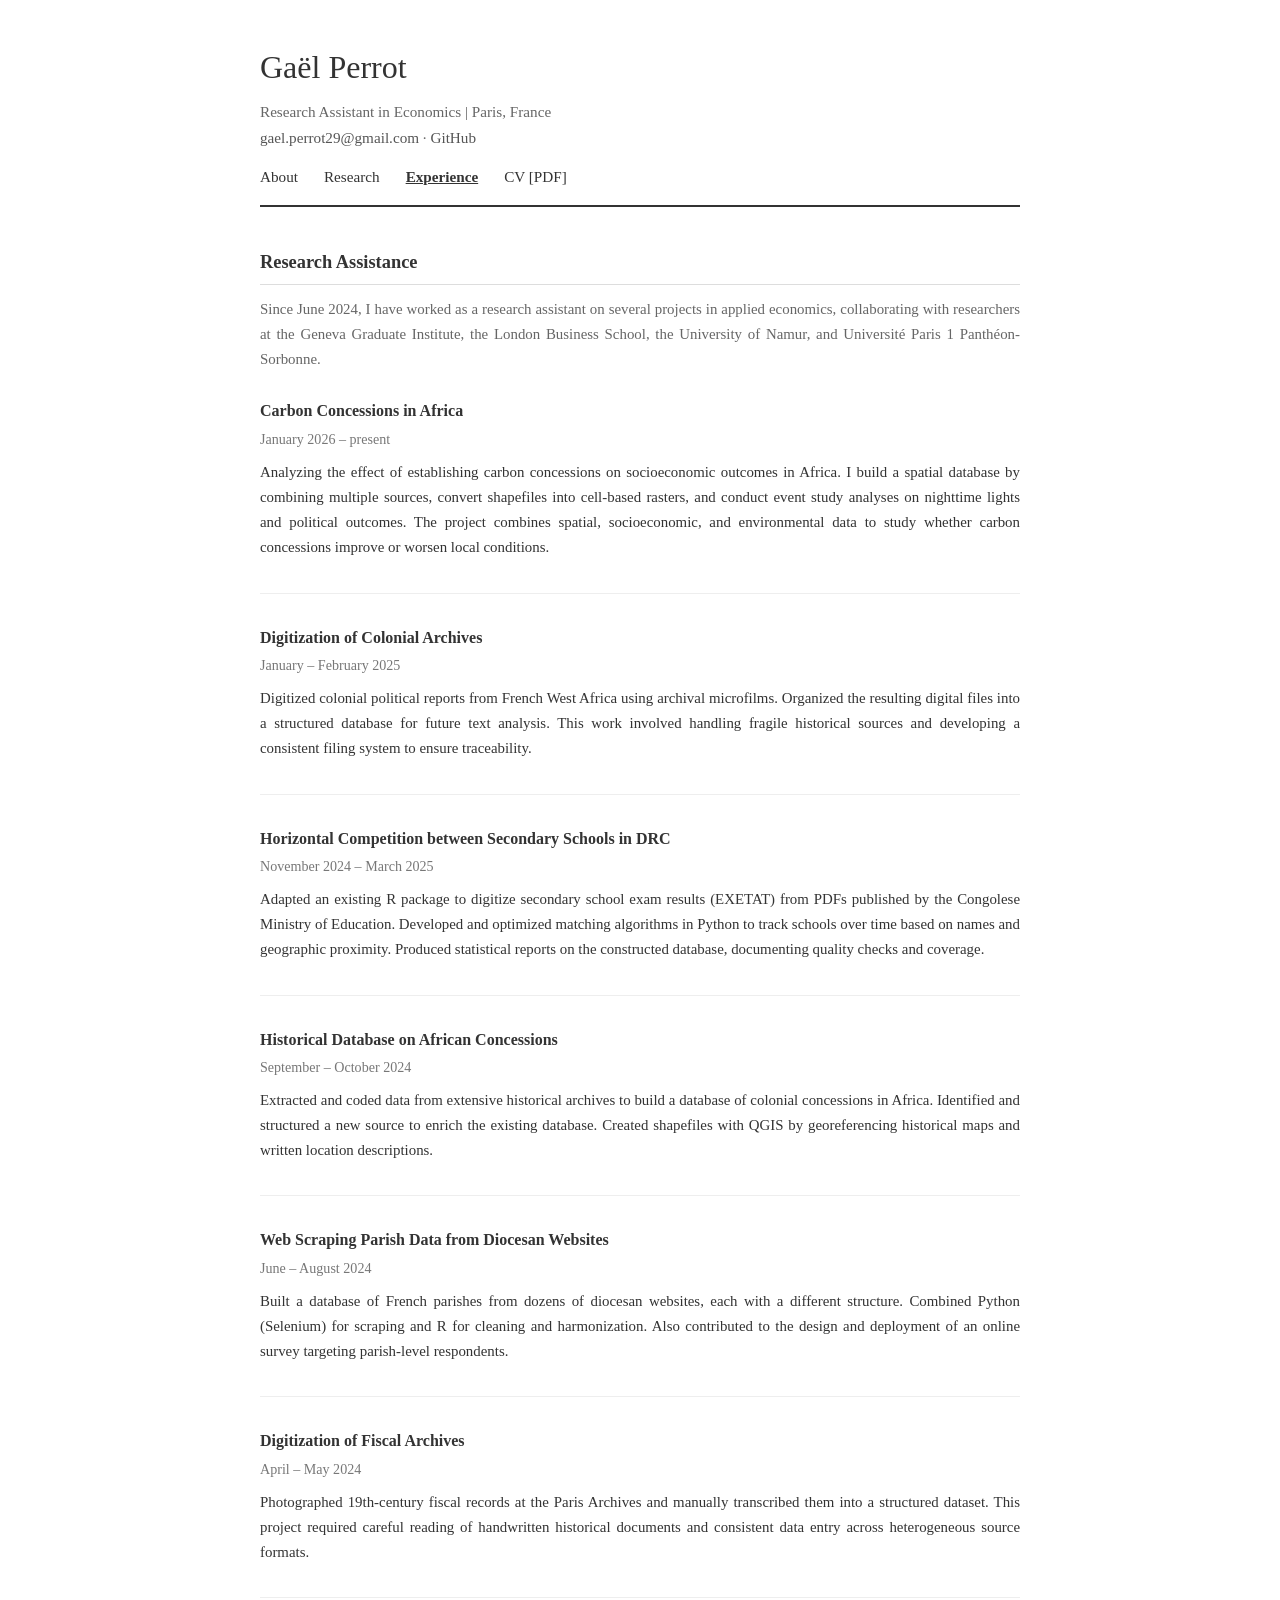
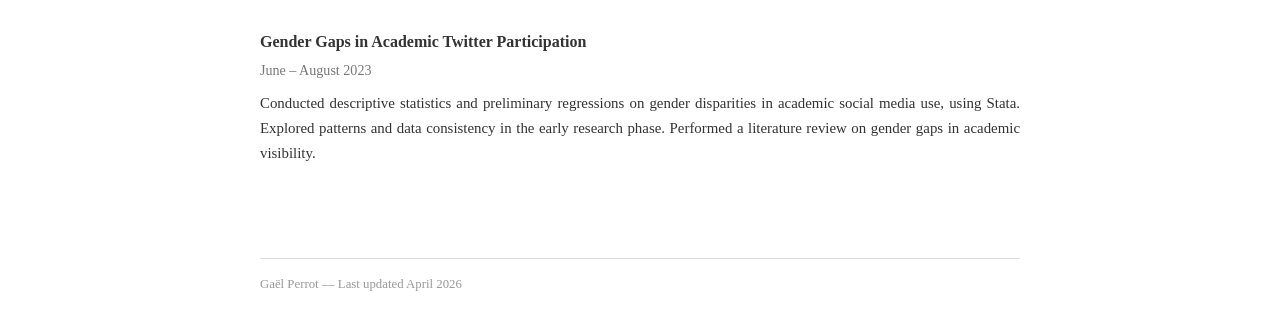
==== experience.html @ c61546cc "Redesign: photo, shared CSS, separate Experience page, Working Papers section" ====
<!DOCTYPE html>
<html lang="en">
<head>
    <meta charset="UTF-8">
    <meta name="viewport" content="width=device-width, initial-scale=1.0">
    <title>Experience — Gaël Perrot</title>
    <link rel="stylesheet" href="style.css">
</head>
<body>

<header>
    <h1>Gaël Perrot</h1>
    <div class="subtitle">
        Research Assistant in Economics | Paris, France<br>
        <a href="mailto:gael.perrot29@gmail.com">gael.perrot29@gmail.com</a> · <a href="https://github.com/Gael25">GitHub</a>
    </div>
    <nav>
        <a href="index.html">About</a>
        <a href="research.html">Research</a>
        <a href="experience.html" class="active">Experience</a>
        <a href="cv_gael_perrot.pdf">CV [PDF]</a>
    </nav>
</header>

<section>
    <h2>Research Assistance</h2>
    <p style="margin-bottom: 25px; color: #666; font-size: 0.93em;">
        Since June 2024, I have worked as a research assistant on several projects in applied economics, collaborating with researchers at the Geneva Graduate Institute, the London Business School, the University of Namur, and Université Paris 1 Panthéon-Sorbonne.
    </p>

    <div class="experience-item">
        <h3>Carbon Concessions in Africa</h3>
        <div class="meta">January 2026 – present</div>
        <div class="description">
            <p>Analyzing the effect of establishing carbon concessions on socioeconomic outcomes in Africa. I build a spatial database by combining multiple sources, convert shapefiles into cell-based rasters, and conduct event study analyses on nighttime lights and political outcomes. The project combines spatial, socioeconomic, and environmental data to study whether carbon concessions improve or worsen local conditions.</p>
        </div>
    </div>

    <div class="experience-item">
        <h3>Digitization of Colonial Archives</h3>
        <div class="meta">January – February 2025</div>
        <div class="description">
            <p>Digitized colonial political reports from French West Africa using archival microfilms. Organized the resulting digital files into a structured database for future text analysis. This work involved handling fragile historical sources and developing a consistent filing system to ensure traceability.</p>
        </div>
    </div>

    <div class="experience-item">
        <h3>Horizontal Competition between Secondary Schools in DRC</h3>
        <div class="meta">November 2024 – March 2025</div>
        <div class="description">
            <p>Adapted an existing R package to digitize secondary school exam results (EXETAT) from PDFs published by the Congolese Ministry of Education. Developed and optimized matching algorithms in Python to track schools over time based on names and geographic proximity. Produced statistical reports on the constructed database, documenting quality checks and coverage.</p>
        </div>
    </div>

    <div class="experience-item">
        <h3>Historical Database on African Concessions</h3>
        <div class="meta">September – October 2024</div>
        <div class="description">
            <p>Extracted and coded data from extensive historical archives to build a database of colonial concessions in Africa. Identified and structured a new source to enrich the existing database. Created shapefiles with QGIS by georeferencing historical maps and written location descriptions.</p>
        </div>
    </div>

    <div class="experience-item">
        <h3>Web Scraping Parish Data from Diocesan Websites</h3>
        <div class="meta">June – August 2024</div>
        <div class="description">
            <p>Built a database of French parishes from dozens of diocesan websites, each with a different structure. Combined Python (Selenium) for scraping and R for cleaning and harmonization. Also contributed to the design and deployment of an online survey targeting parish-level respondents.</p>
        </div>
    </div>

    <div class="experience-item">
        <h3>Digitization of Fiscal Archives</h3>
        <div class="meta">April – May 2024</div>
        <div class="description">
            <p>Photographed 19th-century fiscal records at the Paris Archives and manually transcribed them into a structured dataset. This project required careful reading of handwritten historical documents and consistent data entry across heterogeneous source formats.</p>
        </div>
    </div>

    <div class="experience-item">
        <h3>Gender Gaps in Academic Twitter Participation</h3>
        <div class="meta">June – August 2023</div>
        <div class="description">
            <p>Conducted descriptive statistics and preliminary regressions on gender disparities in academic social media use, using Stata. Explored patterns and data consistency in the early research phase. Performed a literature review on gender gaps in academic visibility.</p>
        </div>
    </div>
</section>

<footer>
    Gaël Perrot — Last updated April 2026
</footer>

</body>
</html>
---- style.css ----
* { margin: 0; padding: 0; box-sizing: border-box; }

body {
    font-family: 'Georgia', serif;
    color: #333;
    line-height: 1.7;
    max-width: 800px;
    margin: 0 auto;
    padding: 40px 20px;
}

/* Header */
header {
    margin-bottom: 40px;
    padding-bottom: 15px;
    border-bottom: 2px solid #333;
}

h1 {
    font-size: 2em;
    font-weight: normal;
    margin-bottom: 5px;
}

.subtitle {
    font-size: 0.95em;
    color: #666;
    margin-bottom: 12px;
}

.subtitle a {
    color: #555;
    text-decoration: none;
}

.subtitle a:hover {
    text-decoration: underline;
}

nav {
    margin-top: 12px;
}

nav a {
    margin-right: 22px;
    color: #333;
    text-decoration: none;
    font-size: 0.95em;
}

nav a:hover {
    text-decoration: underline;
}

nav a.active {
    font-weight: bold;
    text-decoration: underline;
}

/* About page layout */
.about-container {
    display: flex;
    gap: 35px;
    align-items: flex-start;
    margin-bottom: 35px;
}

.about-photo {
    flex-shrink: 0;
}

.about-photo img {
    width: 180px;
    border-radius: 4px;
}

.about-text {
    flex: 1;
}

/* Sections */
section {
    margin-bottom: 35px;
}

h2 {
    font-size: 1.15em;
    font-weight: bold;
    margin-bottom: 12px;
    color: #333;
    border-bottom: 1px solid #ddd;
    padding-bottom: 5px;
}

p {
    margin-bottom: 12px;
    text-align: justify;
}

/* Research items */
.research-item {
    margin-bottom: 25px;
    padding-bottom: 18px;
    border-bottom: 1px solid #eee;
}

.research-item:last-child {
    border-bottom: none;
}

.research-item h3 {
    font-size: 1em;
    font-weight: bold;
    margin-bottom: 4px;
}

.research-item .authors {
    font-style: italic;
    font-size: 0.9em;
    color: #555;
    margin-bottom: 4px;
}

.research-item .status {
    font-size: 0.85em;
    color: #888;
    margin-bottom: 8px;
}

.research-item .description {
    font-size: 0.93em;
}

/* Experience items */
.experience-item {
    margin-bottom: 30px;
    padding-bottom: 20px;
    border-bottom: 1px solid #eee;
}

.experience-item:last-child {
    border-bottom: none;
}

.experience-item h3 {
    font-size: 1em;
    font-weight: bold;
    margin-bottom: 3px;
}

.experience-item .meta {
    font-size: 0.88em;
    color: #777;
    margin-bottom: 8px;
}

.experience-item .description {
    font-size: 0.93em;
}

/* Footer */
footer {
    margin-top: 60px;
    padding-top: 15px;
    border-top: 1px solid #ddd;
    font-size: 0.8em;
    color: #999;
}

/* Responsive */
@media (max-width: 600px) {
    .about-container {
        flex-direction: column;
        align-items: center;
    }
    .about-photo img {
        width: 150px;
    }
}
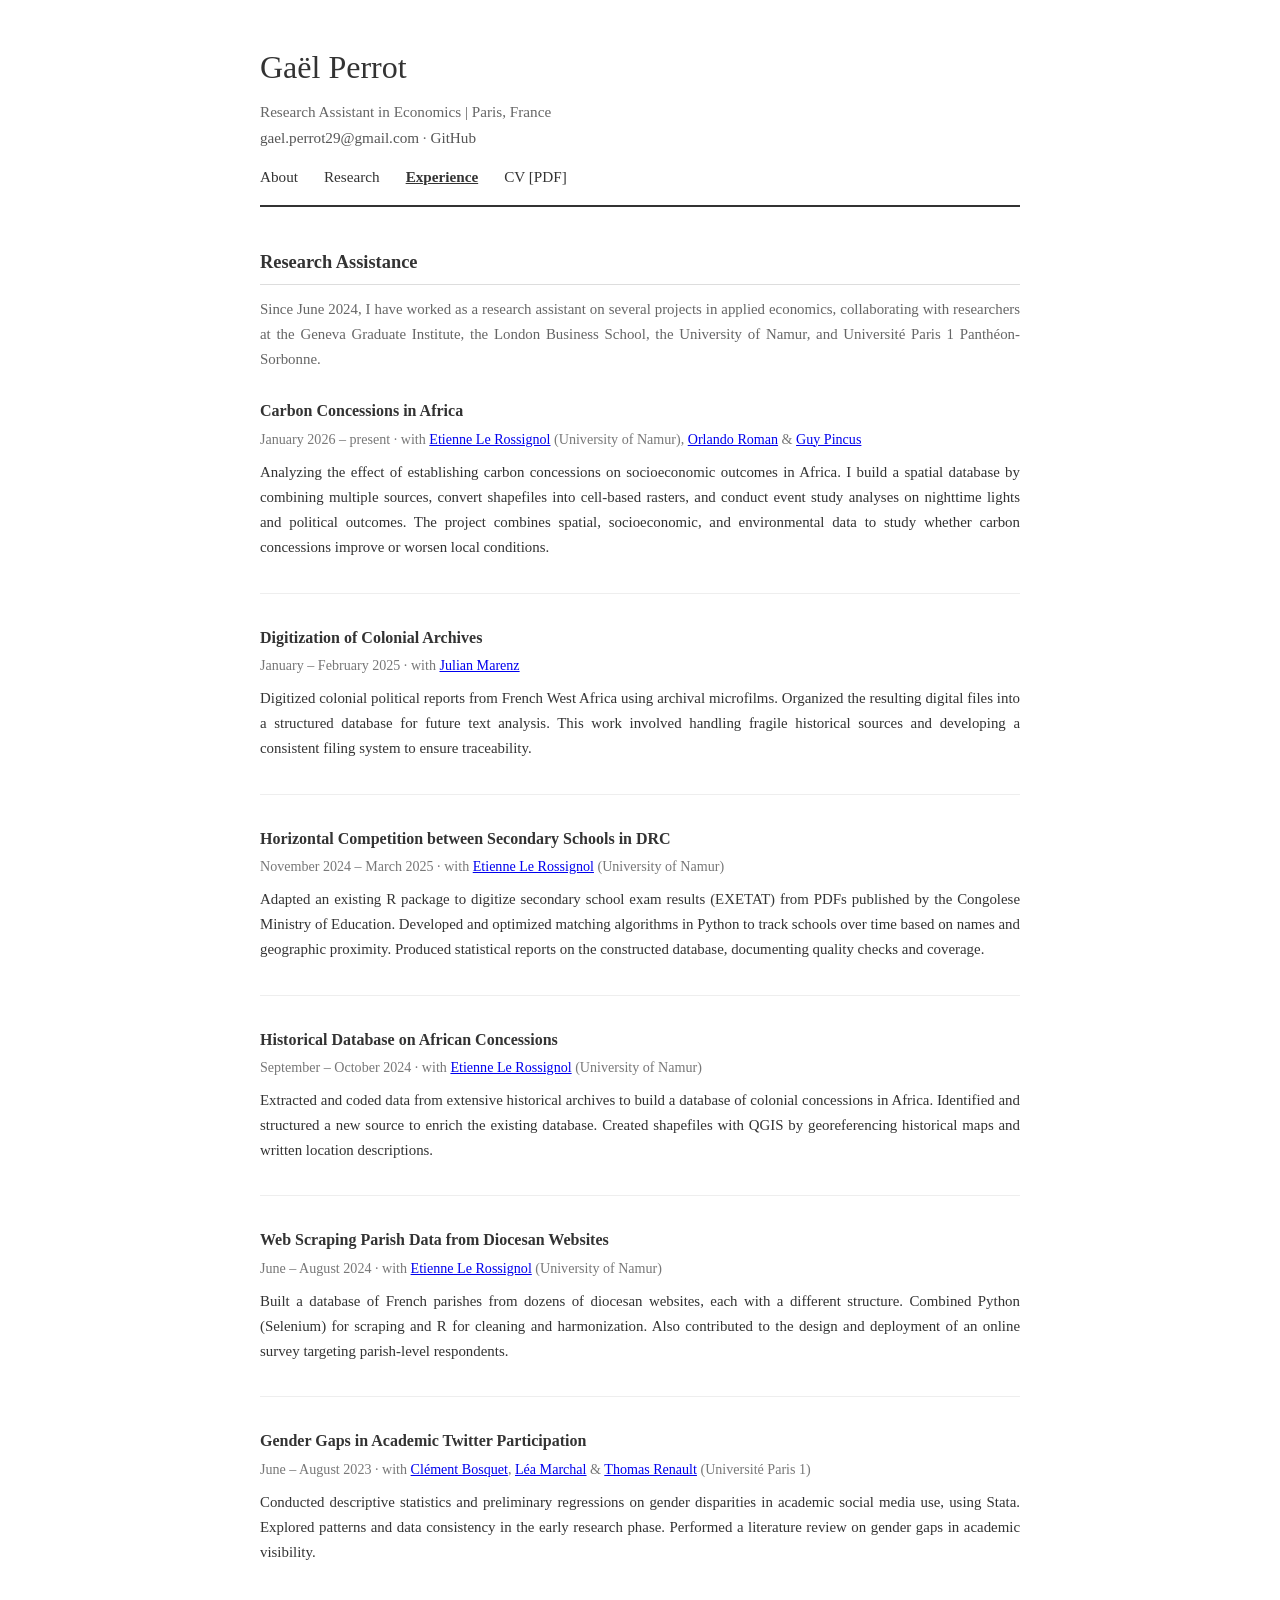
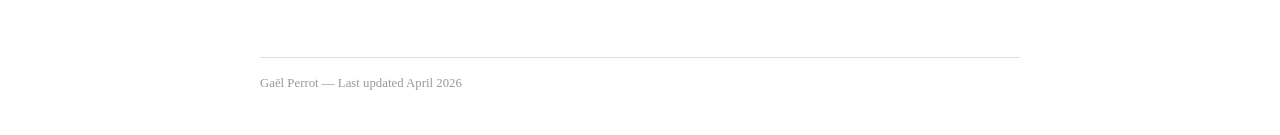
==== commit 056d7138: "Experience: add PI links, remove fiscal archives" ====
--- a/experience.html
+++ b/experience.html
@@ -25,12 +25,12 @@
 <section>
     <h2>Research Assistance</h2>
     <p style="margin-bottom: 25px; color: #666; font-size: 0.93em;">
-        Since June 2024, I have worked as a research assistant on several projects in applied economics, collaborating with researchers at the Geneva Graduate Institute, the London Business School, the University of Namur, and Université Paris 1 Panthéon-Sorbonne.
+        Since June 2024, I have worked as a research assistant on several projects in applied economics, collaborating with researchers at the Geneva Graduate Institute, the London Business School, the University of Namur, and Universit&eacute; Paris 1 Panth&eacute;on-Sorbonne.
     </p>
 
     <div class="experience-item">
         <h3>Carbon Concessions in Africa</h3>
-        <div class="meta">January 2026 – present</div>
+        <div class="meta">January 2026 – present · with <a href="https://etiennelerossignol.wordpress.com/">Etienne Le Rossignol</a> (University of Namur), <a href="https://www.orlandoroman.com/">Orlando Roman</a> &amp; <a href="https://www.guypincus.com/">Guy Pincus</a></div>
         <div class="description">
             <p>Analyzing the effect of establishing carbon concessions on socioeconomic outcomes in Africa. I build a spatial database by combining multiple sources, convert shapefiles into cell-based rasters, and conduct event study analyses on nighttime lights and political outcomes. The project combines spatial, socioeconomic, and environmental data to study whether carbon concessions improve or worsen local conditions.</p>
         </div>
@@ -38,7 +38,7 @@
 
     <div class="experience-item">
         <h3>Digitization of Colonial Archives</h3>
-        <div class="meta">January – February 2025</div>
+        <div class="meta">January – February 2025 · with <a href="https://www.julianmarenz.com/">Julian Marenz</a></div>
         <div class="description">
             <p>Digitized colonial political reports from French West Africa using archival microfilms. Organized the resulting digital files into a structured database for future text analysis. This work involved handling fragile historical sources and developing a consistent filing system to ensure traceability.</p>
         </div>
@@ -46,7 +46,7 @@
 
     <div class="experience-item">
         <h3>Horizontal Competition between Secondary Schools in DRC</h3>
-        <div class="meta">November 2024 – March 2025</div>
+        <div class="meta">November 2024 – March 2025 · with <a href="https://etiennelerossignol.wordpress.com/">Etienne Le Rossignol</a> (University of Namur)</div>
         <div class="description">
             <p>Adapted an existing R package to digitize secondary school exam results (EXETAT) from PDFs published by the Congolese Ministry of Education. Developed and optimized matching algorithms in Python to track schools over time based on names and geographic proximity. Produced statistical reports on the constructed database, documenting quality checks and coverage.</p>
         </div>
@@ -54,7 +54,7 @@
 
     <div class="experience-item">
         <h3>Historical Database on African Concessions</h3>
-        <div class="meta">September – October 2024</div>
+        <div class="meta">September – October 2024 · with <a href="https://etiennelerossignol.wordpress.com/">Etienne Le Rossignol</a> (University of Namur)</div>
         <div class="description">
             <p>Extracted and coded data from extensive historical archives to build a database of colonial concessions in Africa. Identified and structured a new source to enrich the existing database. Created shapefiles with QGIS by georeferencing historical maps and written location descriptions.</p>
         </div>
@@ -62,23 +62,15 @@
 
     <div class="experience-item">
         <h3>Web Scraping Parish Data from Diocesan Websites</h3>
-        <div class="meta">June – August 2024</div>
+        <div class="meta">June – August 2024 · with <a href="https://etiennelerossignol.wordpress.com/">Etienne Le Rossignol</a> (University of Namur)</div>
         <div class="description">
             <p>Built a database of French parishes from dozens of diocesan websites, each with a different structure. Combined Python (Selenium) for scraping and R for cleaning and harmonization. Also contributed to the design and deployment of an online survey targeting parish-level respondents.</p>
         </div>
     </div>
 
     <div class="experience-item">
-        <h3>Digitization of Fiscal Archives</h3>
-        <div class="meta">April – May 2024</div>
-        <div class="description">
-            <p>Photographed 19th-century fiscal records at the Paris Archives and manually transcribed them into a structured dataset. This project required careful reading of handwritten historical documents and consistent data entry across heterogeneous source formats.</p>
-        </div>
-    </div>
-
-    <div class="experience-item">
         <h3>Gender Gaps in Academic Twitter Participation</h3>
-        <div class="meta">June – August 2023</div>
+        <div class="meta">June – August 2023 · with <a href="https://sites.google.com/site/clementbosquet/">Cl&eacute;ment Bosquet</a>, <a href="https://leamarchal.fr/">L&eacute;a Marchal</a> &amp; <a href="https://www.thomas-renault.com/">Thomas Renault</a> (Universit&eacute; Paris 1)</div>
         <div class="description">
             <p>Conducted descriptive statistics and preliminary regressions on gender disparities in academic social media use, using Stata. Explored patterns and data consistency in the early research phase. Performed a literature review on gender gaps in academic visibility.</p>
         </div>
@@ -86,7 +78,7 @@
 </section>
 
 <footer>
-    Gaël Perrot — Last updated April 2026
+    Ga&euml;l Perrot — Last updated April 2026
 </footer>
 
 </body>
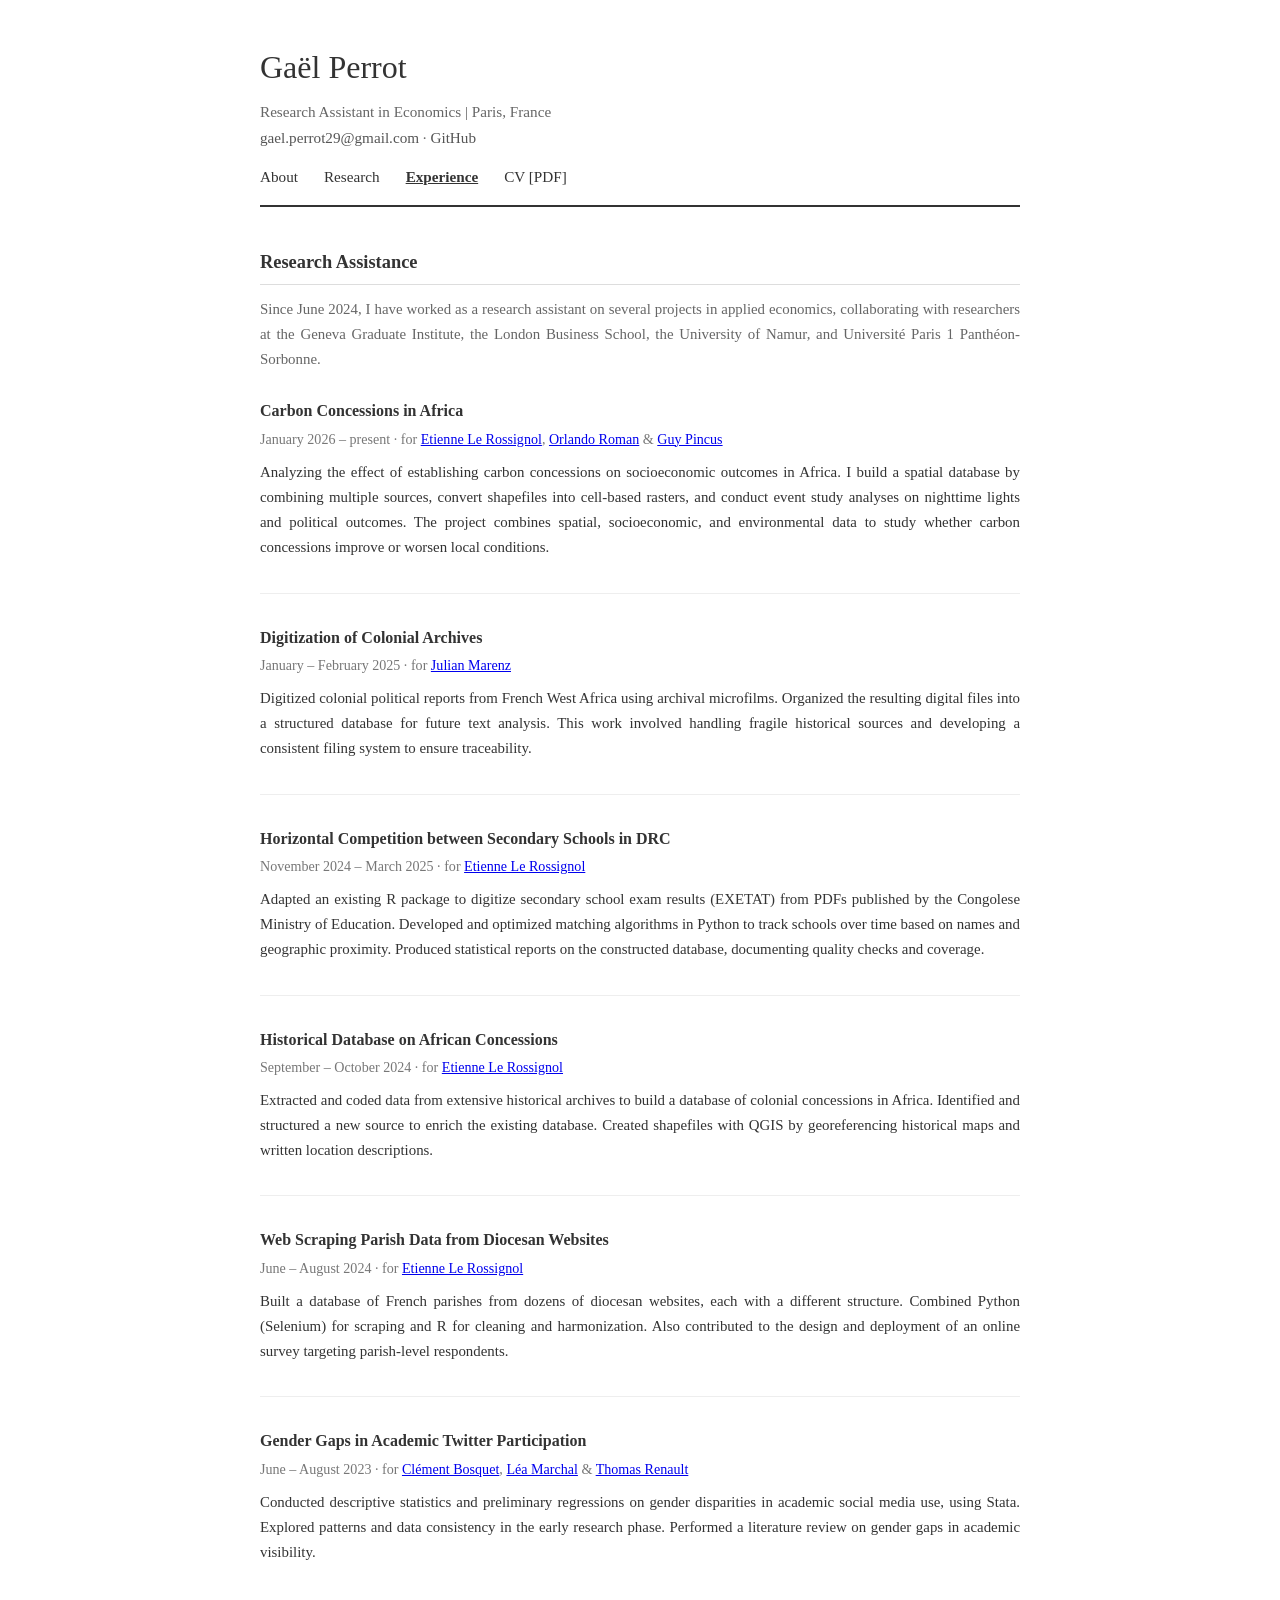
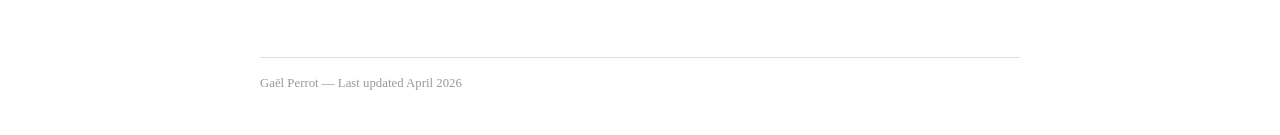
==== commit 834ceb2e: "Experience: change 'with' to 'for', remove institution names" ====
--- a/experience.html
+++ b/experience.html
@@ -30,7 +30,7 @@
 
     <div class="experience-item">
         <h3>Carbon Concessions in Africa</h3>
-        <div class="meta">January 2026 – present · with <a href="https://etiennelerossignol.wordpress.com/">Etienne Le Rossignol</a> (University of Namur), <a href="https://www.orlandoroman.com/">Orlando Roman</a> &amp; <a href="https://www.guypincus.com/">Guy Pincus</a></div>
+        <div class="meta">January 2026 – present · for <a href="https://etiennelerossignol.wordpress.com/">Etienne Le Rossignol</a>, <a href="https://www.orlandoroman.com/">Orlando Roman</a> &amp; <a href="https://www.guypincus.com/">Guy Pincus</a></div>
         <div class="description">
             <p>Analyzing the effect of establishing carbon concessions on socioeconomic outcomes in Africa. I build a spatial database by combining multiple sources, convert shapefiles into cell-based rasters, and conduct event study analyses on nighttime lights and political outcomes. The project combines spatial, socioeconomic, and environmental data to study whether carbon concessions improve or worsen local conditions.</p>
         </div>
@@ -38,7 +38,7 @@
 
     <div class="experience-item">
         <h3>Digitization of Colonial Archives</h3>
-        <div class="meta">January – February 2025 · with <a href="https://www.julianmarenz.com/">Julian Marenz</a></div>
+        <div class="meta">January – February 2025 · for <a href="https://www.julianmarenz.com/">Julian Marenz</a></div>
         <div class="description">
             <p>Digitized colonial political reports from French West Africa using archival microfilms. Organized the resulting digital files into a structured database for future text analysis. This work involved handling fragile historical sources and developing a consistent filing system to ensure traceability.</p>
         </div>
@@ -46,7 +46,7 @@
 
     <div class="experience-item">
         <h3>Horizontal Competition between Secondary Schools in DRC</h3>
-        <div class="meta">November 2024 – March 2025 · with <a href="https://etiennelerossignol.wordpress.com/">Etienne Le Rossignol</a> (University of Namur)</div>
+        <div class="meta">November 2024 – March 2025 · for <a href="https://etiennelerossignol.wordpress.com/">Etienne Le Rossignol</a></div>
         <div class="description">
             <p>Adapted an existing R package to digitize secondary school exam results (EXETAT) from PDFs published by the Congolese Ministry of Education. Developed and optimized matching algorithms in Python to track schools over time based on names and geographic proximity. Produced statistical reports on the constructed database, documenting quality checks and coverage.</p>
         </div>
@@ -54,7 +54,7 @@
 
     <div class="experience-item">
         <h3>Historical Database on African Concessions</h3>
-        <div class="meta">September – October 2024 · with <a href="https://etiennelerossignol.wordpress.com/">Etienne Le Rossignol</a> (University of Namur)</div>
+        <div class="meta">September – October 2024 · for <a href="https://etiennelerossignol.wordpress.com/">Etienne Le Rossignol</a></div>
         <div class="description">
             <p>Extracted and coded data from extensive historical archives to build a database of colonial concessions in Africa. Identified and structured a new source to enrich the existing database. Created shapefiles with QGIS by georeferencing historical maps and written location descriptions.</p>
         </div>
@@ -62,7 +62,7 @@
 
     <div class="experience-item">
         <h3>Web Scraping Parish Data from Diocesan Websites</h3>
-        <div class="meta">June – August 2024 · with <a href="https://etiennelerossignol.wordpress.com/">Etienne Le Rossignol</a> (University of Namur)</div>
+        <div class="meta">June – August 2024 · for <a href="https://etiennelerossignol.wordpress.com/">Etienne Le Rossignol</a></div>
         <div class="description">
             <p>Built a database of French parishes from dozens of diocesan websites, each with a different structure. Combined Python (Selenium) for scraping and R for cleaning and harmonization. Also contributed to the design and deployment of an online survey targeting parish-level respondents.</p>
         </div>
@@ -70,7 +70,7 @@
 
     <div class="experience-item">
         <h3>Gender Gaps in Academic Twitter Participation</h3>
-        <div class="meta">June – August 2023 · with <a href="https://sites.google.com/site/clementbosquet/">Cl&eacute;ment Bosquet</a>, <a href="https://leamarchal.fr/">L&eacute;a Marchal</a> &amp; <a href="https://www.thomas-renault.com/">Thomas Renault</a> (Universit&eacute; Paris 1)</div>
+        <div class="meta">June – August 2023 · for <a href="https://sites.google.com/site/clementbosquet/">Cl&eacute;ment Bosquet</a>, <a href="https://leamarchal.fr/">L&eacute;a Marchal</a> &amp; <a href="https://www.thomas-renault.com/">Thomas Renault</a></div>
         <div class="description">
             <p>Conducted descriptive statistics and preliminary regressions on gender disparities in academic social media use, using Stata. Explored patterns and data consistency in the early research phase. Performed a literature review on gender gaps in academic visibility.</p>
         </div>
